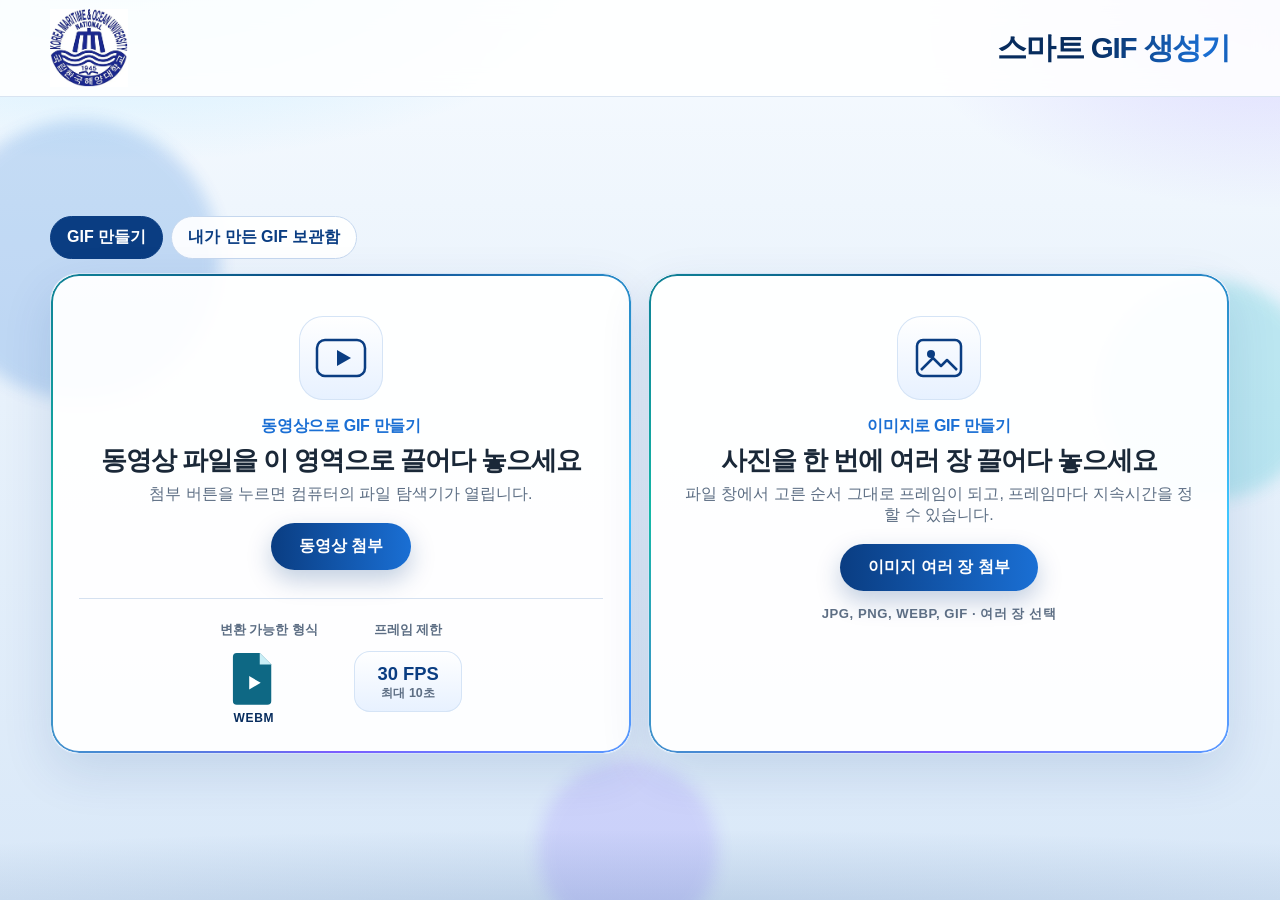
==== index.html @ 166e1c11 "." ====
<!DOCTYPE html>
<html lang="ko">
<head>
  <meta charset="UTF-8">
  <meta name="viewport" content="width=device-width, initial-scale=1.0">
  <title>스마트 GIF 생성기</title>
  <link rel="icon" href="assets/kmou-logo.png">
  <link rel="stylesheet" href="css/style.css">
</head>
<body>
  <div class="motion-bg" aria-hidden="true">
    <span class="orb orb-a"></span>
    <span class="orb orb-b"></span>
    <span class="orb orb-c"></span>
    <span class="wave"></span>
  </div>

  <header class="topbar">
    <div class="topbar-inner">
      <a class="logo-link" href="https://www.kmou.ac.kr/" target="_blank" rel="noopener noreferrer" title="국립한국해양대학교 홈페이지로 이동">
        <img src="assets/kmou-logo.png" alt="국립한국해양대학교" width="78" height="78" draggable="false">
      </a>
      <button type="button" class="site-title" id="homeTitle" title="첫 화면으로 이동">스마트 GIF 생성기</button>
    </div>
  </header>

  <main>
    <div class="home-shell" id="homeShell">
      <div class="home-tabs" role="tablist" aria-label="홈 메뉴">
        <button type="button" class="home-tab is-active" id="makeTab" role="tab" aria-selected="true">GIF 만들기</button>
        <button type="button" class="home-tab" id="archiveTab" role="tab" aria-selected="false">내가 만든 GIF 보관함</button>
      </div>
    <section class="screen home-grid" id="home">
      <section class="dropzone mode-card" id="dropzone" aria-label="동영상으로 GIF 만들기">
        <div class="drop-icon" aria-hidden="true">
          <svg viewBox="0 0 64 64" width="64" height="64">
            <rect x="8" y="14" width="48" height="36" rx="8" fill="none" stroke="currentColor" stroke-width="2.5"/>
            <path d="M28 24v16l14-8z" fill="currentColor"/>
          </svg>
        </div>
        <p class="drop-kicker">동영상으로 GIF 만들기</p>
        <p class="drop-title">동영상 파일을 이 영역으로 끌어다 놓으세요</p>
        <p class="drop-help">첨부 버튼을 누르면 컴퓨터의 파일 탐색기가 열립니다.</p>
        <button type="button" class="attach-btn" id="attachBtn">동영상 첨부</button>
        <input id="fileInput" type="file" hidden>

        <div class="caps">
          <div class="caps-block">
            <p class="caps-label">변환 가능한 형식</p>
            <ul class="format-list" id="formatList">
              <li data-exts="mp4,m4v" data-mime="video/mp4" data-codec="avc1.42E01E" data-accept="video/mp4,.mp4,.m4v">
                <svg viewBox="0 0 48 56" width="46" height="54" aria-hidden="true">
                  <path fill="#0a3d82" d="M6 2h24l12 12v38a4 4 0 0 1-4 4H6a4 4 0 0 1-4-4V6a4 4 0 0 1 4-4z"/>
                  <path fill="#d5e4f8" d="M30 2v12h12z"/>
                  <path fill="#ffffff" d="M19 26v14l12-7z"/>
                </svg>
                <span class="file-ext">MP4</span>
              </li>
              <li data-exts="webm" data-mime="video/webm" data-codec="vp8, vorbis" data-accept="video/webm,.webm">
                <svg viewBox="0 0 48 56" width="46" height="54" aria-hidden="true">
                  <path fill="#0e6884" d="M6 2h24l12 12v38a4 4 0 0 1-4 4H6a4 4 0 0 1-4-4V6a4 4 0 0 1 4-4z"/>
                  <path fill="#c9eef6" d="M30 2v12h12z"/>
                  <path fill="#ffffff" d="M19 26v14l12-7z"/>
                </svg>
                <span class="file-ext">WEBM</span>
              </li>
              <li data-exts="mov" data-mime="video/quicktime" data-accept="video/quicktime,.mov">
                <svg viewBox="0 0 48 56" width="46" height="54" aria-hidden="true">
                  <path fill="#1a4e9e" d="M6 2h24l12 12v38a4 4 0 0 1-4 4H6a4 4 0 0 1-4-4V6a4 4 0 0 1 4-4z"/>
                  <path fill="#d4e2f8" d="M30 2v12h12z"/>
                  <path fill="#ffffff" d="M19 26v14l12-7z"/>
                </svg>
                <span class="file-ext">MOV</span>
              </li>
              <li data-exts="ogg,ogv" data-mime="video/ogg" data-codec="theora, vorbis" data-accept="video/ogg,.ogg,.ogv">
                <svg viewBox="0 0 48 56" width="46" height="54" aria-hidden="true">
                  <path fill="#0f6b56" d="M6 2h24l12 12v38a4 4 0 0 1-4 4H6a4 4 0 0 1-4-4V6a4 4 0 0 1 4-4z"/>
                  <path fill="#cfeedf" d="M30 2v12h12z"/>
                  <path fill="#ffffff" d="M19 26v14l12-7z"/>
                </svg>
                <span class="file-ext">OGG</span>
              </li>
            </ul>
          </div>
          <div class="caps-block">
            <p class="caps-label">프레임 제한</p>
            <div class="fps-badge" title="출력 GIF는 초당 30프레임을 넘지 않습니다">
              <strong>30 FPS</strong>
              <span>최대 10초</span>
            </div>
          </div>
        </div>
      </section>

      <section class="dropzone mode-card" id="imageZone" aria-label="이미지로 GIF 만들기">
        <div class="drop-icon" aria-hidden="true">
          <svg viewBox="0 0 64 64" width="64" height="64">
            <rect x="10" y="14" width="44" height="36" rx="6" fill="none" stroke="currentColor" stroke-width="2.5"/>
            <circle cx="24" cy="28" r="4" fill="currentColor"/>
            <path d="M14 44l12-12 8 8 6-6 10 10" fill="none" stroke="currentColor" stroke-width="2.5" stroke-linejoin="round"/>
          </svg>
        </div>
        <p class="drop-kicker">이미지로 GIF 만들기</p>
        <p class="drop-title">사진을 한 번에 여러 장 끌어다 놓으세요</p>
        <p class="drop-help">파일 창에서 고른 순서 그대로 프레임이 되고, 프레임마다 지속시간을 정할 수 있습니다.</p>
        <button type="button" class="attach-btn" id="imageAttachBtn">이미지 여러 장 첨부</button>
        <input id="imageFilesInput" type="file" accept="image/png,image/jpeg,image/webp,image/gif,.png,.jpg,.jpeg,.webp,.gif" multiple hidden>
        <p class="image-hint" id="imageHint">JPG, PNG, WEBP, GIF · 여러 장 선택</p>
      </section>
    </section>
      <section class="screen archive" id="archive" hidden>
        <p class="archive-lead">만들던 GIF는 다운로드하거나 첫 화면으로 돌아오면 여기에 기록됩니다.</p>
        <p class="archive-empty" id="archiveEmpty">아직 기록된 GIF가 없습니다.</p>
        <div class="archive-grid" id="archiveGrid"></div>
      </section>
    </div>

    <section class="screen editor" id="editor" hidden>
      <div class="editor-bar">
        <div class="editor-title">
          <button type="button" class="back-btn" id="backBtn">처음으로</button>
          <div>
            <p class="editor-kicker" id="editorKicker">GIF 편집창</p>
            <p class="job-names">
              <span id="sourceName"></span>
              <span class="arrow" aria-hidden="true">→</span>
              <span id="targetName"></span>
            </p>
          </div>
        </div>
        <p class="status" id="status" aria-live="polite">변환 대기</p>
        <div class="progress-line">
          <div class="bar" id="bar" role="progressbar" aria-valuemin="0" aria-valuemax="100" aria-valuenow="0" aria-label="변환 진행도">
            <div class="bar-fill" id="barFill"></div>
          </div>
          <span class="percent" id="percent">0%</span>
          <button type="button" class="download-btn" id="downloadBtn" disabled>다운로드</button>
        </div>
      </div>

      <div class="studio">
        <div class="stage-column">
          <div class="stage-wrap">
            <p class="stage-empty" id="stageEmpty">프레임을 추출하면 이곳에서 편집합니다.</p>
            <canvas id="stage" width="320" height="180" hidden></canvas>
            <div id="photoBox" class="photo-box" hidden>
              <span class="photo-edge n" data-handle="n"></span>
              <span class="photo-edge e" data-handle="e"></span>
              <span class="photo-edge s" data-handle="s"></span>
              <span class="photo-edge w" data-handle="w"></span>
              <span class="photo-handle nw" data-handle="nw"></span>
              <span class="photo-handle ne" data-handle="ne"></span>
              <span class="photo-handle sw" data-handle="sw"></span>
              <span class="photo-handle se" data-handle="se"></span>
            </div>
          </div>
          <div class="frame-row">
            <p class="frame-label" id="frameLabel">프레임을 선택하세요</p>
            <button type="button" class="ghost-btn frame-delete" id="deleteFrameBtn" disabled>이 프레임 삭제</button>
          </div>
          <div class="thumbs" id="thumbs" aria-label="GIF 프레임 목록"></div>
        </div>

        <aside class="tools" aria-label="편집 도구">
          <section class="tool-card" id="penCard">
            <h2>펜</h2>
            <div class="history-row">
              <button type="button" class="ghost-btn history-btn" id="undoBtn" disabled>뒤로 가기</button>
              <button type="button" class="ghost-btn history-btn" id="redoBtn" disabled>앞으로 가기</button>
            </div>
            <div class="pen-list" role="radiogroup" aria-label="펜 종류">
              <button type="button" class="pen-btn is-active" data-pen="pencil">연필</button>
              <button type="button" class="pen-btn" data-pen="marker">마커</button>
              <button type="button" class="pen-btn" data-pen="brush">붓</button>
              <button type="button" class="pen-btn" data-pen="highlighter">형광펜</button>
              <button type="button" class="pen-btn" data-pen="eraser">지우개</button>
            </div>
            <p class="tool-label" id="sizeLabel">굵기 3</p>
            <input id="sizeInput" type="range" min="2" max="40" value="3" aria-label="펜 굵기">
            <div class="swatches" role="listbox" aria-label="펜 색">
              <button type="button" class="swatch is-active" data-color="#111827" style="--swatch:#111827" aria-label="검정"></button>
              <button type="button" class="swatch" data-color="#ffffff" style="--swatch:#ffffff" aria-label="흰색"></button>
              <button type="button" class="swatch" data-color="#e11d48" style="--swatch:#e11d48" aria-label="빨강"></button>
              <button type="button" class="swatch" data-color="#f97316" style="--swatch:#f97316" aria-label="주황"></button>
              <button type="button" class="swatch" data-color="#eab308" style="--swatch:#eab308" aria-label="노랑"></button>
              <button type="button" class="swatch" data-color="#22c55e" style="--swatch:#22c55e" aria-label="초록"></button>
              <button type="button" class="swatch" data-color="#0ea5e9" style="--swatch:#0ea5e9" aria-label="하늘"></button>
              <button type="button" class="swatch" data-color="#2563eb" style="--swatch:#2563eb" aria-label="파랑"></button>
              <button type="button" class="swatch" data-color="#7c3aed" style="--swatch:#7c3aed" aria-label="보라"></button>
              <button type="button" class="swatch" data-color="#ec4899" style="--swatch:#ec4899" aria-label="분홍"></button>
            </div>
            <label class="custom-color">직접 고른 색
              <input id="colorInput" type="color" value="#e11d48">
            </label>
          </section>

          <section class="tool-card" id="speedCard">
            <h2>속도</h2>
            <p class="speed-readout" id="speedLabel">1.00배 · 약 30FPS</p>
            <input id="speedInput" type="range" min="0" max="100" step="1" value="50" aria-label="GIF 재생 속도">
            <div class="speed-scale" aria-hidden="true"><span>0.25배</span><span>1배</span><span>4배</span></div>
            <figure class="preview-card">
              <figcaption><span class="live-dot"></span>속도 미리보기</figcaption>
              <canvas id="previewCanvas" width="240" height="135"></canvas>
            </figure>
          </section>

          <section class="tool-card" id="durationCard" hidden>
            <h2>프레임 지속시간</h2>
            <p class="speed-readout" id="durationLabel">0.50초</p>
            <input id="durationInput" type="range" min="0" max="100" step="1" value="50" aria-label="선택한 프레임 지속시간">
            <div class="speed-scale" aria-hidden="true"><span>0.1초</span><span>0.5초</span><span>3초</span></div>
            <button type="button" class="ghost-btn" id="applyDurationBtn">모든 프레임에 적용</button>
          </section>

          <section class="tool-card" id="imageCard">
            <h2>이미지 삽입</h2>
            <button type="button" class="ghost-btn" id="imageBtn">이미지 첨부</button>
            <input id="imageInput" type="file" accept="image/png,image/jpeg,image/webp,image/gif" hidden>
            <p class="picked-name" id="pickedName">아직 고른 이미지가 없습니다.</p>
            <p class="picked-name">넣은 사진의 테두리를 드래그하면 크기가 바뀝니다.</p>
            <button type="button" class="solid-btn" id="insertNextBtn" disabled>다음 프레임으로 추가</button>
            <button type="button" class="ghost-btn" id="overlayBtn" disabled>선택한 프레임 위에 붙이기</button>
          </section>
        </aside>
      </div>

      <section class="howto" aria-label="GIF 편집창 사용 방법">
        <h2>GIF 편집창 사용 방법</h2>
        <ol>
          <li>동영상은 30FPS·최대 10초, 이미지는 한 번에 고른 순서대로 프레임이 됩니다.</li>
          <li>프레임을 누르고 펜으로 그립니다. 필요 없는 프레임은 삭제할 수 있습니다.</li>
          <li>사진을 넣은 뒤 파란 테두리를 드래그하면 그 사진만 커지거나 작아집니다.</li>
          <li>완료되면 다운로드가 켜집니다. 첫 화면으로 돌아오면 보관함에 기록됩니다.</li>
        </ol>
      </section>
    </section>
  </main>

  <video id="decoder" class="decoder" muted playsinline preload="auto"></video>
  <script src="js/gifenc.global.js"></script>
  <script src="js/app.js"></script>
</body>
</html>
---- css/style.css ----
:root {
  --navy: #0a3d82;
  --navy-deep: #072c5e;
  --ink: #1a2838;
  --muted: #5d6e84;
  --line: #d5e1f0;
  --sky: #e7f0fb;
  --bg: #eef4fb;
  --card: rgba(255, 255, 255, 0.94);
  --danger: #b42318;
  --shadow: 0 18px 50px rgba(10, 61, 130, 0.12);
}

* { box-sizing: border-box; }

[hidden] { display: none !important; }

html, body { margin: 0; min-height: 100%; }

body {
  min-height: 100vh;
  display: flex;
  flex-direction: column;
  color: var(--ink);
  background: var(--bg);
  font-family: "Malgun Gothic", "맑은 고딕", "Apple SD Gothic Neo", sans-serif;
  overflow-x: hidden;
}

button, input { font: inherit; }

:focus-visible {
  outline: 3px solid #e2a100;
  outline-offset: 3px;
}

.motion-bg {
  position: fixed;
  inset: 0;
  z-index: -1;
  overflow: hidden;
  background:
    radial-gradient(900px 420px at 10% -10%, rgba(62, 198, 255, 0.35), transparent 60%),
    radial-gradient(700px 380px at 100% 0%, rgba(124, 92, 255, 0.22), transparent 55%),
    linear-gradient(180deg, #f7fbff 0%, #e7f1fb 45%, #d9e8f8 100%);
}

.orb {
  position: absolute;
  border-radius: 50%;
  filter: blur(8px);
  opacity: 0.75;
  animation: float 9s ease-in-out infinite;
}

.orb-a {
  width: 280px;
  height: 280px;
  left: -60px;
  top: 120px;
  background: rgba(26, 111, 212, 0.28);
}

.orb-b {
  width: 220px;
  height: 220px;
  right: -40px;
  top: 280px;
  background: rgba(14, 184, 196, 0.28);
  animation-delay: -3s;
}

.orb-c {
  width: 180px;
  height: 180px;
  left: 42%;
  bottom: -40px;
  background: rgba(124, 92, 255, 0.22);
  animation-delay: -5s;
}

.wave {
  position: absolute;
  left: -10%;
  right: -10%;
  bottom: -30px;
  height: 180px;
  background: radial-gradient(120% 80% at 50% 100%, rgba(10, 61, 130, 0.18), transparent 70%);
  animation: swell 7s ease-in-out infinite;
}

@keyframes float {
  0%, 100% { transform: translate3d(0, 0, 0) scale(1); }
  50% { transform: translate3d(24px, -28px, 0) scale(1.08); }
}

@keyframes swell {
  0%, 100% { transform: translateY(0); }
  50% { transform: translateY(-16px); }
}

.topbar {
  position: sticky;
  top: 0;
  z-index: 5;
  background: rgba(255, 255, 255, 0.88);
  backdrop-filter: blur(12px);
  border-bottom: 1px solid rgba(213, 225, 240, 0.9);
}

.topbar-inner {
  width: min(1180px, calc(100% - 32px));
  margin: 0 auto;
  min-height: 96px;
  display: flex;
  align-items: center;
  justify-content: space-between;
  gap: 20px;
}

.logo-link {
  display: flex;
  align-items: center;
  line-height: 0;
  border-radius: 8px;
}

.logo-link img {
  height: 78px;
  width: auto;
  display: block;
}

.site-title {
  margin: 0;
  border: 0;
  padding: 0;
  cursor: pointer;
  font-family: inherit;
  font-size: clamp(1.35rem, 2.4vw, 1.85rem);
  font-weight: 800;
  letter-spacing: -0.04em;
  text-align: right;
  background: linear-gradient(100deg, #072c5e 20%, #1a6fd4 45%, #072c5e 70%);
  background-size: 200% auto;
  -webkit-background-clip: text;
  background-clip: text;
  color: transparent;
  -webkit-text-fill-color: transparent;
  animation: shimmer 5s linear infinite;
}

@keyframes shimmer {
  to { background-position: 200% center; }
}

main {
  flex: 1;
  width: min(1180px, calc(100% - 32px));
  margin: 0 auto;
  padding: 28px 0 56px;
  display: flex;
  flex-direction: column;
}

body:not(.is-editor) main { justify-content: safe center; }

.home-tabs {
  display: flex;
  flex-wrap: wrap;
  gap: 8px;
  margin: 0 0 14px;
}

.home-tab {
  border: 1px solid #c5d7ee;
  background: rgba(255, 255, 255, 0.92);
  color: var(--navy);
  border-radius: 999px;
  padding: 10px 16px;
  font-weight: 800;
  cursor: pointer;
}

.home-tab.is-active {
  background: var(--navy);
  color: #fff;
  border-color: var(--navy);
}

.archive {
  background: var(--card);
  border: 1px solid #d5e4f6;
  border-radius: 28px;
  box-shadow: var(--shadow);
  padding: 22px;
}

.archive-lead,
.archive-empty {
  margin: 0 0 14px;
  color: var(--muted);
  font-weight: 700;
}

.archive-grid {
  display: grid;
  grid-template-columns: repeat(auto-fill, minmax(220px, 1fr));
  gap: 14px;
}

.archive-card {
  display: flex;
  flex-direction: column;
  gap: 8px;
  padding: 12px;
  border: 1px solid var(--line);
  border-radius: 18px;
  background: #fff;
}

.archive-card img {
  width: 100%;
  height: 140px;
  object-fit: contain;
  background: #f4f8fd;
  border-radius: 12px;
}

.archive-card h3 {
  margin: 0;
  font-size: 0.95rem;
  color: var(--navy-deep);
  word-break: break-all;
}

.archive-meta {
  margin: 0;
  color: var(--muted);
  font-size: 0.82rem;
  font-weight: 700;
}

.archive-actions {
  display: flex;
  flex-wrap: wrap;
  gap: 8px;
}

.archive-edit { flex: 1 1 100%; }

.archive-actions .solid-btn,
.archive-actions .ghost-btn {
  width: auto;
  flex: 1;
  margin-top: 0;
}

.home-grid {
  display: grid;
  grid-template-columns: 1fr 1fr;
  gap: 16px;
  align-items: stretch;
}

.mode-card { padding: 22px 16px 16px; }

.image-hint {
  margin: 14px 0 0;
  color: var(--muted);
  font-size: 0.82rem;
  font-weight: 800;
  letter-spacing: 0.04em;
}

.screen { animation: rise-in 0.4s ease; }

@keyframes rise-in {
  from { opacity: 0; transform: translateY(12px); }
  to { opacity: 1; transform: none; }
}

.dropzone {
  position: relative;
  isolation: isolate;
  background: var(--card);
  border: 1px solid #d5e4f6;
  border-radius: 28px;
  box-shadow: var(--shadow);
  padding: 42px 28px 28px;
  text-align: center;
}

.dropzone > * { position: relative; z-index: 1; }

.dropzone::before {
  content: "";
  position: absolute;
  inset: 0;
  z-index: 0;
  padding: 2px;
  border-radius: inherit;
  background: conic-gradient(from var(--spin), #0a3d82, #3ec6ff, #7c5cff, #14b8a6, #0a3d82);
  -webkit-mask: linear-gradient(#000 0 0) content-box, linear-gradient(#000 0 0);
  -webkit-mask-composite: xor;
  mask-composite: exclude;
  animation: border-spin 5s linear infinite;
  pointer-events: none;
}

@property --spin {
  syntax: "<angle>";
  initial-value: 0deg;
  inherits: false;
}

@keyframes border-spin { to { --spin: 360deg; } }

.dropzone.is-over {
  transform: translateY(-2px) scale(1.01);
  background: #f5fbff;
}

.drop-icon {
  width: 84px;
  height: 84px;
  margin: 0 auto;
  display: grid;
  place-items: center;
  color: var(--navy);
  border-radius: 24px;
  background: linear-gradient(180deg, #ffffff, #e7f1ff);
  box-shadow: inset 0 0 0 1px #d5e4f6;
  animation: bob 2.8s ease-in-out infinite;
}

@keyframes bob {
  0%, 100% { transform: translateY(0); }
  50% { transform: translateY(-6px); }
}

.drop-kicker {
  margin: 16px 0 0;
  color: #1a6fd4;
  font-weight: 800;
  letter-spacing: -0.02em;
}

.drop-title {
  margin: 6px 0;
  font-size: clamp(1.25rem, 2vw, 1.7rem);
  font-weight: 800;
  letter-spacing: -0.04em;
}

.drop-help { margin: 0; color: var(--muted); }

.attach-btn, .solid-btn, .download-btn, .ghost-btn, .back-btn, .pen-btn {
  border: 0;
  cursor: pointer;
}

.attach-btn, .solid-btn {
  background: linear-gradient(90deg, #0a3d82, #1a6fd4);
  color: #fff;
  border-radius: 999px;
  font-weight: 800;
}

.attach-btn {
  margin-top: 18px;
  padding: 13px 28px;
  box-shadow: 0 10px 24px rgba(10, 61, 130, 0.25);
}

.attach-btn:hover, .solid-btn:hover { filter: brightness(1.08); }

.caps {
  margin-top: 28px;
  padding-top: 22px;
  border-top: 1px solid var(--line);
  display: flex;
  justify-content: center;
  gap: 36px;
  flex-wrap: wrap;
}

.caps-label {
  margin: 0 0 12px;
  color: var(--muted);
  font-size: 0.82rem;
  font-weight: 700;
}

.format-list {
  list-style: none;
  display: flex;
  gap: 14px;
  margin: 0;
  padding: 0;
}

.format-list li {
  width: 68px;
  display: flex;
  flex-direction: column;
  align-items: center;
  gap: 6px;
  animation: bob 3.2s ease-in-out infinite;
}

.format-list li:nth-child(2) { animation-delay: -0.6s; }
.format-list li:nth-child(3) { animation-delay: -1.1s; }
.format-list li:nth-child(4) { animation-delay: -1.7s; }

.file-ext {
  font-size: 12px;
  font-weight: 800;
  letter-spacing: 0.06em;
  color: var(--navy-deep);
}

.fps-badge {
  min-width: 108px;
  background: linear-gradient(180deg, #ffffff, #e7f1ff);
  color: var(--navy);
  border-radius: 16px;
  padding: 12px 14px 10px;
  display: flex;
  flex-direction: column;
  box-shadow: inset 0 0 0 1px #d5e4f6;
}

.fps-badge strong { font-size: 1.15rem; }
.fps-badge span { font-size: 0.78rem; color: var(--muted); font-weight: 700; }

.editor-bar, .tool-card, .howto, .stage-wrap {
  background: var(--card);
  border: 1px solid rgba(213, 225, 240, 0.95);
  box-shadow: var(--shadow);
}

.editor-bar {
  border-radius: 22px;
  padding: 16px 18px 14px;
}

.editor-title {
  display: flex;
  align-items: center;
  gap: 12px;
}

.back-btn, .ghost-btn {
  background: #fff;
  color: var(--navy);
  border-radius: 999px;
  padding: 8px 14px;
  font-weight: 800;
  box-shadow: inset 0 0 0 1.5px #c5d7ee;
}

.editor-kicker {
  margin: 0;
  color: #1a6fd4;
  font-size: 0.78rem;
  font-weight: 800;
}

.job-names {
  margin: 2px 0 0;
  font-weight: 800;
  letter-spacing: -0.03em;
  word-break: break-all;
}

#targetName { color: var(--navy); }

.arrow { margin: 0 6px; color: var(--muted); }

.status {
  margin: 10px 0;
  color: var(--muted);
  font-size: 0.92rem;
  font-weight: 700;
}

.status.is-error { color: var(--danger); }

.progress-line {
  display: flex;
  align-items: center;
  gap: 12px;
}

.bar {
  flex: 1;
  min-width: 0;
  height: 16px;
  background: #e6eef8;
  border-radius: 999px;
  overflow: hidden;
}

.bar-fill {
  width: 0%;
  height: 100%;
  background: linear-gradient(90deg, #3ec6ff, #1a6fd4 45%, #0a3d82);
  background-size: 180% 100%;
  animation: bar-flow 1.4s linear infinite;
}

.bar.is-settled .bar-fill {
  animation: none;
  background: #0a3d82;
  background-size: auto;
}

@keyframes bar-flow {
  from { background-position: 0 0; }
  to { background-position: 180% 0; }
}

.percent {
  width: 48px;
  text-align: right;
  font-variant-numeric: tabular-nums;
  font-weight: 800;
  color: var(--navy);
}

.download-btn {
  flex: 0 0 auto;
  border-radius: 999px;
  padding: 11px 18px;
  font-weight: 800;
  background: #e6ebf2;
  color: #93a0b3;
  cursor: not-allowed;
}

.download-btn:not(:disabled) {
  background: linear-gradient(90deg, #0a3d82, #1a6fd4);
  color: #fff;
  cursor: pointer;
  box-shadow: 0 8px 18px rgba(10, 61, 130, 0.25);
}

.download-btn.is-ready { animation: ready 0.55s ease; }

@keyframes ready {
  0% { transform: scale(0.96); }
  60% { transform: scale(1.05); }
  100% { transform: scale(1); }
}

.studio {
  margin-top: 16px;
  display: grid;
  grid-template-columns: minmax(0, 1.5fr) minmax(240px, 0.8fr);
  gap: 16px;
  align-items: start;
}

.stage-column,
.stage-wrap,
.thumbs,
.editor-bar {
  min-width: 0;
  max-width: 100%;
}

.stage-wrap {
  position: relative;
  min-height: 300px;
  border-radius: 22px;
  display: grid;
  place-items: center;
  padding: 16px;
  background:
    linear-gradient(180deg, rgba(255, 255, 255, 0.96), rgba(244, 249, 255, 0.96));
}

.stage-empty {
  margin: 0;
  color: var(--muted);
  font-weight: 700;
}

#stage {
  width: 100%;
  height: auto;
  border-radius: 12px;
  background: #102033;
  touch-action: none;
  cursor: crosshair;
  box-shadow: 0 12px 30px rgba(16, 32, 51, 0.18);
}

#stage.is-eraser { cursor: cell; }

.photo-box {
  position: absolute;
  border: 2px solid #0a3d82;
  box-shadow: 0 0 0 1px #fff;
  pointer-events: none;
  z-index: 4;
  box-sizing: border-box;
}

.photo-edge,
.photo-handle {
  position: absolute;
  pointer-events: auto;
  touch-action: none;
}

.photo-handle {
  width: 12px;
  height: 12px;
  background: #fff;
  border: 2px solid #0a3d82;
  border-radius: 2px;
  box-sizing: border-box;
}

.photo-handle.nw { left: -7px; top: -7px; cursor: nwse-resize; }
.photo-handle.ne { right: -7px; top: -7px; cursor: nesw-resize; }
.photo-handle.sw { left: -7px; bottom: -7px; cursor: nesw-resize; }
.photo-handle.se { right: -7px; bottom: -7px; cursor: nwse-resize; }

.photo-edge.n,
.photo-edge.s { left: 14px; right: 14px; height: 14px; cursor: ns-resize; }
.photo-edge.n { top: -8px; }
.photo-edge.s { bottom: -8px; }
.photo-edge.e,
.photo-edge.w { top: 14px; bottom: 14px; width: 14px; cursor: ew-resize; }
.photo-edge.e { right: -8px; }
.photo-edge.w { left: -8px; }

.frame-row {
  display: flex;
  align-items: center;
  justify-content: space-between;
  gap: 8px;
}

.frame-label {
  margin: 10px 4px;
  font-weight: 800;
  color: var(--navy-deep);
}

.frame-delete {
  width: auto;
  margin: 0;
  padding: 6px 10px;
  white-space: nowrap;
}

.thumbs {
  display: flex;
  gap: 8px;
  overflow-x: auto;
  padding: 4px 2px 12px;
  min-height: 96px;
}

.thumb-empty {
  margin: 18px 4px;
  color: var(--muted);
  font-size: 0.9rem;
}

.thumb {
  margin: 0;
  flex: 0 0 auto;
  width: 104px;
  padding: 0;
  border: 0;
  background: transparent;
  cursor: pointer;
  animation: rise-in 0.22s ease;
}

.thumb img {
  width: 104px;
  height: 64px;
  object-fit: cover;
  display: block;
  background: #102033;
  border-radius: 8px;
  border: 2px solid transparent;
}

.thumb.is-selected img {
  border-color: #1a6fd4;
  box-shadow: 0 0 0 3px rgba(26, 111, 212, 0.25);
}

.thumb figcaption, .thumb span {
  display: block;
  margin-top: 4px;
  text-align: center;
  font-size: 11px;
  font-weight: 700;
  color: var(--muted);
}

.tools { display: flex; flex-direction: column; gap: 12px; }

.tool-card {
  border-radius: 20px;
  padding: 14px;
}

.tool-card h2, .howto h2 {
  margin: 0 0 10px;
  font-size: 1rem;
  letter-spacing: -0.03em;
}

.history-row {
  display: flex;
  gap: 8px;
  margin-bottom: 8px;
}

.history-btn {
  width: auto;
  flex: 1;
  margin-top: 0;
  padding: 7px 8px;
}

.pen-list, .swatches {
  display: flex;
  flex-wrap: wrap;
  gap: 8px;
}

.pen-btn {
  background: #f3f7fc;
  color: var(--navy-deep);
  border-radius: 999px;
  padding: 7px 12px;
  font-weight: 800;
  box-shadow: inset 0 0 0 1px #d5e2f2;
}

.pen-btn.is-active {
  background: var(--navy);
  color: #fff;
  box-shadow: none;
}

.tool-label, .speed-readout, .picked-name {
  margin: 12px 0 6px;
  font-weight: 800;
  color: var(--navy-deep);
  font-size: 0.92rem;
}

.picked-name {
  color: var(--muted);
  font-weight: 700;
  min-height: 1.3em;
}

input[type="range"] { width: 100%; accent-color: var(--navy); }

.swatch {
  width: 28px;
  height: 28px;
  border-radius: 50%;
  border: 2px solid #fff;
  background: var(--swatch);
  box-shadow: inset 0 0 0 1px rgba(16, 32, 51, 0.2), 0 0 0 1px #d5e1f0;
  cursor: pointer;
}

.swatch.is-active { box-shadow: 0 0 0 2px var(--navy); }

.custom-color {
  margin-top: 10px;
  display: flex;
  align-items: center;
  justify-content: space-between;
  gap: 8px;
  font-size: 0.88rem;
  font-weight: 700;
  color: var(--muted);
}

.speed-scale {
  display: flex;
  justify-content: space-between;
  color: var(--muted);
  font-size: 0.75rem;
  font-weight: 700;
}

.preview-card { margin: 12px 0 0; }

.preview-card figcaption {
  display: flex;
  align-items: center;
  gap: 6px;
  margin-bottom: 8px;
  font-size: 0.82rem;
  font-weight: 800;
  color: var(--muted);
}

.live-dot {
  width: 8px;
  height: 8px;
  border-radius: 50%;
  background: #ef4444;
  animation: blink 1.2s steps(1) infinite;
}

@keyframes blink {
  0%, 49% { opacity: 1; }
  50%, 100% { opacity: 0.25; }
}

#previewCanvas {
  width: 100%;
  height: auto;
  border-radius: 12px;
  background: #102033;
  display: block;
}

.solid-btn, .ghost-btn { width: 100%; margin-top: 8px; padding: 10px 12px; }
.ghost-btn { background: #fff; }

button:disabled {
  cursor: not-allowed;
  filter: grayscale(0.2);
  opacity: 0.55;
}

.howto {
  margin-top: 18px;
  border-radius: 22px;
  padding: 18px 20px 8px;
}

.howto ol {
  margin: 0;
  padding-left: 1.2rem;
}

.howto li {
  margin: 0 0 12px;
  line-height: 1.55;
}

.decoder {
  position: fixed;
  left: 0;
  bottom: 0;
  width: 320px;
  height: 180px;
  opacity: 0;
  pointer-events: none;
  z-index: -1;
}

body.is-editor {
  min-height: 100vh;
  overflow: auto;
}

body.is-editor .topbar-inner { min-height: 58px; }
body.is-editor .logo-link img { height: 50px; }
body.is-editor .site-title { font-size: 1.25rem; }

body.is-editor main {
  width: min(1360px, calc(100% - 16px));
  min-height: calc(100vh - 58px);
  padding: 8px 0 16px;
  overflow: visible;
  justify-content: stretch;
}

body.is-editor .editor {
  height: 100%;
  display: grid;
  grid-template-rows: auto minmax(0, 1fr) auto;
  gap: 8px;
}

body.is-editor .editor-bar {
  padding: 8px 12px;
  border-radius: 16px;
}

body.is-editor .status { margin: 4px 0; font-size: 0.82rem; }

body.is-editor .studio {
  margin: 0;
  min-height: 0;
  height: 100%;
  align-items: stretch;
  gap: 8px;
}

body.is-editor .stage-column {
  display: grid;
  grid-template-rows: minmax(0, 1fr) auto auto;
  min-height: 0;
}

body.is-editor .stage-wrap {
  min-height: 0;
  height: 100%;
  padding: 8px;
  border-radius: 16px;
}

body.is-editor #stage {
  width: auto;
  height: auto;
  max-width: 100%;
  max-height: 100%;
}

body.is-editor .frame-label { margin: 4px 2px; font-size: 0.82rem; }
body.is-editor .frame-delete { padding: 4px 8px; font-size: 0.78rem; }

body.is-editor .thumbs { min-height: 0; padding-bottom: 4px; }

body.is-editor .thumb { width: 76px; }
body.is-editor .thumb img { width: 76px; height: 46px; }

body.is-editor .tools {
  min-height: 0;
  display: grid;
  grid-template-columns: 1fr 1fr;
  grid-template-areas:
    "pen pen"
    "pace insert";
  gap: 8px;
  align-content: stretch;
}

body.is-editor #penCard { grid-area: pen; }
body.is-editor #speedCard,
body.is-editor #durationCard { grid-area: pace; }
body.is-editor #imageCard { grid-area: insert; }

body.is-editor .tool-card { padding: 8px 10px; border-radius: 14px; }
body.is-editor .tool-card h2 { margin-bottom: 6px; font-size: 0.92rem; }
body.is-editor .swatch { width: 22px; height: 22px; }
body.is-editor .pen-btn { padding: 5px 9px; }
body.is-editor .tool-label,
body.is-editor .speed-readout,
body.is-editor .picked-name { margin: 6px 0 4px; }
body.is-editor .preview-card { margin-top: 6px; }
body.is-editor #previewCanvas { max-height: 78px; width: auto; max-width: 100%; margin: 0 auto; }
body.is-editor .solid-btn,
body.is-editor .ghost-btn { margin-top: 6px; padding: 7px 8px; }
body.is-editor .custom-color { margin-top: 6px; }

body.is-editor .howto {
  margin: 0;
  padding: 8px 12px 4px;
  border-radius: 14px;
}

body.is-editor .howto h2 { margin: 0 0 4px; font-size: 0.86rem; }

body.is-editor .howto ol {
  display: grid;
  grid-template-columns: 1fr 1fr;
  gap: 2px 18px;
}

body.is-editor .howto li {
  margin: 0 0 4px;
  font-size: 12px;
  line-height: 1.35;
}

@media (max-width: 1100px), (max-height: 680px) {
  body.is-editor { height: auto; overflow: auto; }
  body.is-editor main { height: auto; overflow: visible; }
  body.is-editor .editor { height: auto; display: flex; flex-direction: column; }
  body.is-editor .tools { display: flex; flex-direction: column; }
}

@media (max-width: 900px) {
  .home-grid,
  .studio { grid-template-columns: minmax(0, 1fr); }
  .topbar-inner { min-height: 80px; }
  .logo-link img { height: 58px; }
  .dropzone { padding: 28px 16px 20px; }
  .percent { width: 40px; font-size: 0.82rem; }
  body.is-editor .howto ol { grid-template-columns: 1fr; }
}

@media (prefers-reduced-motion: reduce) {
  *, *::before, *::after {
    animation: none !important;
    transition: none !important;
  }
}
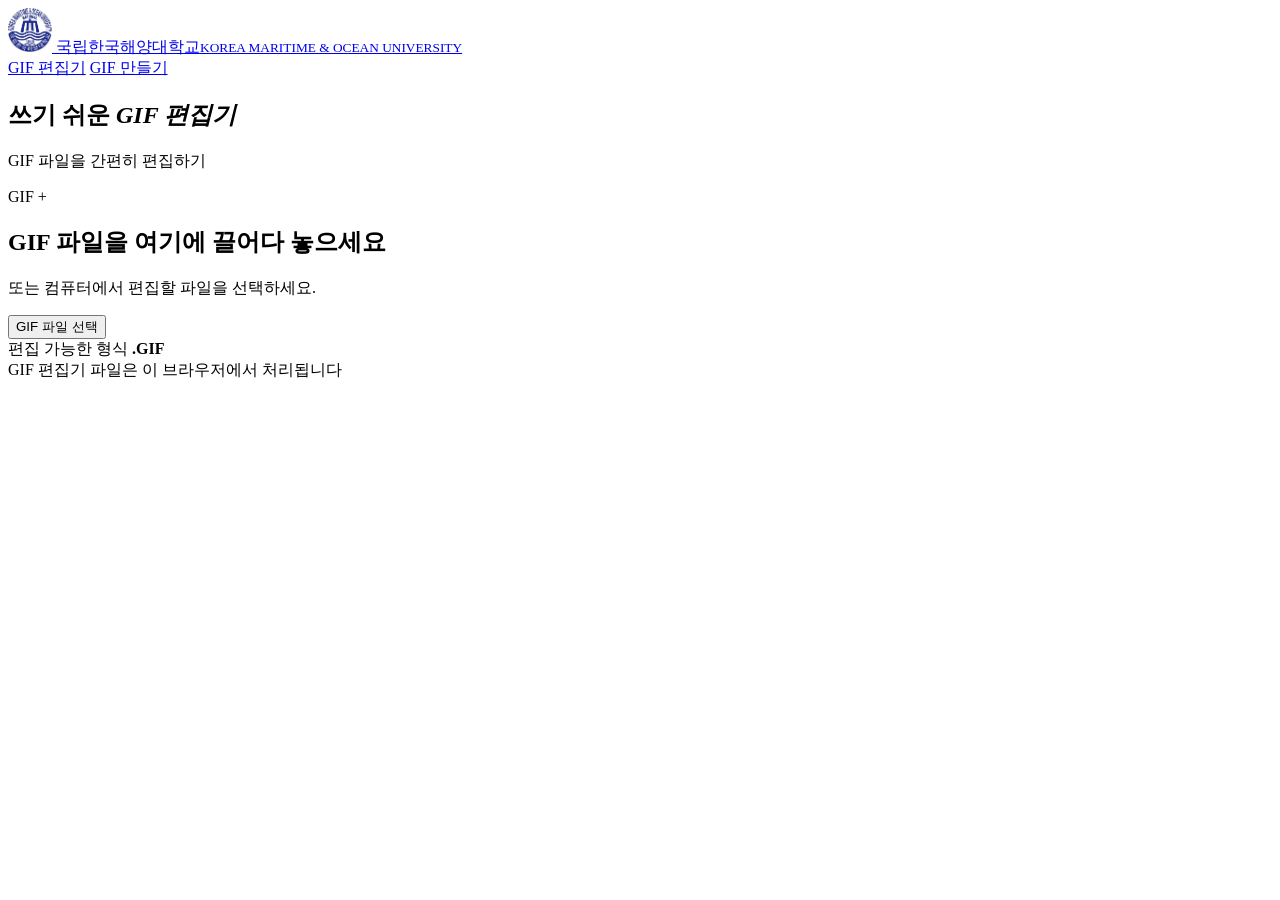
==== commit d2a6f074: "Add files via upload" ====
--- a/index.html
+++ b/index.html
@@ -1,244 +1,110 @@
-<!DOCTYPE html>
+<!doctype html>
 <html lang="ko">
 <head>
-  <meta charset="UTF-8">
-  <meta name="viewport" content="width=device-width, initial-scale=1.0">
-  <title>스마트 GIF 생성기</title>
+  <meta charset="utf-8">
+  <meta name="viewport" content="width=device-width, initial-scale=1">
+  <meta name="description" content="브라우저에서 GIF를 편집하고 변환하세요.">
+  <title>쓰기 쉬운 GIF 편집기</title>
   <link rel="icon" href="assets/kmou-logo.png">
-  <link rel="stylesheet" href="css/style.css">
+  <link rel="stylesheet" href="css/shared.css">
+  <link rel="stylesheet" href="css/edit.css">
 </head>
 <body>
-  <div class="motion-bg" aria-hidden="true">
-    <span class="orb orb-a"></span>
-    <span class="orb orb-b"></span>
-    <span class="orb orb-c"></span>
-    <span class="wave"></span>
-  </div>
-
-  <header class="topbar">
-    <div class="topbar-inner">
-      <a class="logo-link" href="https://www.kmou.ac.kr/" target="_blank" rel="noopener noreferrer" title="국립한국해양대학교 홈페이지로 이동">
-        <img src="assets/kmou-logo.png" alt="국립한국해양대학교" width="78" height="78" draggable="false">
+  <header class="site-header">
+    <div class="header-inner">
+      <a class="identity" href="https://www.kmou.ac.kr/" target="_blank" rel="noopener noreferrer" aria-label="국립한국해양대학교">
+        <img src="assets/kmou-logo.png" width="44" height="44" alt="">
+        <span>국립한국해양대학교<small>KOREA MARITIME &amp; OCEAN UNIVERSITY</small></span>
       </a>
-      <button type="button" class="site-title" id="homeTitle" title="첫 화면으로 이동">스마트 GIF 생성기</button>
+      <nav aria-label="주 메뉴">
+        <a class="current" href="index.html" aria-current="page">GIF 편집기</a>
+        <a href="maker.html">GIF 만들기</a>
+      </nav>
     </div>
   </header>
 
   <main>
-    <div class="home-shell" id="homeShell">
-      <div class="home-tabs" role="tablist" aria-label="홈 메뉴">
-        <button type="button" class="home-tab is-active" id="makeTab" role="tab" aria-selected="true">GIF 만들기</button>
-        <button type="button" class="home-tab" id="archiveTab" role="tab" aria-selected="false">내가 만든 GIF 보관함</button>
+    <section id="home" class="home" aria-labelledby="home-title">
+      <div class="hero">
+        <h1 id="home-title">쓰기 쉬운 <em>GIF 편집기</em></h1>
+        <p>GIF 파일을 간편히 편집하기</p>
       </div>
-    <section class="screen home-grid" id="home">
-      <section class="dropzone mode-card" id="dropzone" aria-label="동영상으로 GIF 만들기">
-        <div class="drop-icon" aria-hidden="true">
-          <svg viewBox="0 0 64 64" width="64" height="64">
-            <rect x="8" y="14" width="48" height="36" rx="8" fill="none" stroke="currentColor" stroke-width="2.5"/>
-            <path d="M28 24v16l14-8z" fill="currentColor"/>
-          </svg>
-        </div>
-        <p class="drop-kicker">동영상으로 GIF 만들기</p>
-        <p class="drop-title">동영상 파일을 이 영역으로 끌어다 놓으세요</p>
-        <p class="drop-help">첨부 버튼을 누르면 컴퓨터의 파일 탐색기가 열립니다.</p>
-        <button type="button" class="attach-btn" id="attachBtn">동영상 첨부</button>
-        <input id="fileInput" type="file" hidden>
-
-        <div class="caps">
-          <div class="caps-block">
-            <p class="caps-label">변환 가능한 형식</p>
-            <ul class="format-list" id="formatList">
-              <li data-exts="mp4,m4v" data-mime="video/mp4" data-codec="avc1.42E01E" data-accept="video/mp4,.mp4,.m4v">
-                <svg viewBox="0 0 48 56" width="46" height="54" aria-hidden="true">
-                  <path fill="#0a3d82" d="M6 2h24l12 12v38a4 4 0 0 1-4 4H6a4 4 0 0 1-4-4V6a4 4 0 0 1 4-4z"/>
-                  <path fill="#d5e4f8" d="M30 2v12h12z"/>
-                  <path fill="#ffffff" d="M19 26v14l12-7z"/>
-                </svg>
-                <span class="file-ext">MP4</span>
-              </li>
-              <li data-exts="webm" data-mime="video/webm" data-codec="vp8, vorbis" data-accept="video/webm,.webm">
-                <svg viewBox="0 0 48 56" width="46" height="54" aria-hidden="true">
-                  <path fill="#0e6884" d="M6 2h24l12 12v38a4 4 0 0 1-4 4H6a4 4 0 0 1-4-4V6a4 4 0 0 1 4-4z"/>
-                  <path fill="#c9eef6" d="M30 2v12h12z"/>
-                  <path fill="#ffffff" d="M19 26v14l12-7z"/>
-                </svg>
-                <span class="file-ext">WEBM</span>
-              </li>
-              <li data-exts="mov" data-mime="video/quicktime" data-accept="video/quicktime,.mov">
-                <svg viewBox="0 0 48 56" width="46" height="54" aria-hidden="true">
-                  <path fill="#1a4e9e" d="M6 2h24l12 12v38a4 4 0 0 1-4 4H6a4 4 0 0 1-4-4V6a4 4 0 0 1 4-4z"/>
-                  <path fill="#d4e2f8" d="M30 2v12h12z"/>
-                  <path fill="#ffffff" d="M19 26v14l12-7z"/>
-                </svg>
-                <span class="file-ext">MOV</span>
-              </li>
-              <li data-exts="ogg,ogv" data-mime="video/ogg" data-codec="theora, vorbis" data-accept="video/ogg,.ogg,.ogv">
-                <svg viewBox="0 0 48 56" width="46" height="54" aria-hidden="true">
-                  <path fill="#0f6b56" d="M6 2h24l12 12v38a4 4 0 0 1-4 4H6a4 4 0 0 1-4-4V6a4 4 0 0 1 4-4z"/>
-                  <path fill="#cfeedf" d="M30 2v12h12z"/>
-                  <path fill="#ffffff" d="M19 26v14l12-7z"/>
-                </svg>
-                <span class="file-ext">OGG</span>
-              </li>
-            </ul>
+      <div class="upload-card">
+        <div id="dropzone" class="dropzone">
+          <div class="file-art" aria-hidden="true">
+            <span class="file-back"></span><span class="file-front"><span>GIF</span></span>
+            <span class="file-plus">+</span>
           </div>
-          <div class="caps-block">
-            <p class="caps-label">프레임 제한</p>
-            <div class="fps-badge" title="출력 GIF는 초당 30프레임을 넘지 않습니다">
-              <strong>30 FPS</strong>
-              <span>최대 10초</span>
-            </div>
-          </div>
-        </div>
-      </section>
-
-      <section class="dropzone mode-card" id="imageZone" aria-label="이미지로 GIF 만들기">
-        <div class="drop-icon" aria-hidden="true">
-          <svg viewBox="0 0 64 64" width="64" height="64">
-            <rect x="10" y="14" width="44" height="36" rx="6" fill="none" stroke="currentColor" stroke-width="2.5"/>
-            <circle cx="24" cy="28" r="4" fill="currentColor"/>
-            <path d="M14 44l12-12 8 8 6-6 10 10" fill="none" stroke="currentColor" stroke-width="2.5" stroke-linejoin="round"/>
-          </svg>
-        </div>
-        <p class="drop-kicker">이미지로 GIF 만들기</p>
-        <p class="drop-title">사진을 한 번에 여러 장 끌어다 놓으세요</p>
-        <p class="drop-help">파일 창에서 고른 순서 그대로 프레임이 되고, 프레임마다 지속시간을 정할 수 있습니다.</p>
-        <button type="button" class="attach-btn" id="imageAttachBtn">이미지 여러 장 첨부</button>
-        <input id="imageFilesInput" type="file" accept="image/png,image/jpeg,image/webp,image/gif,.png,.jpg,.jpeg,.webp,.gif" multiple hidden>
-        <p class="image-hint" id="imageHint">JPG, PNG, WEBP, GIF · 여러 장 선택</p>
-      </section>
-    </section>
-      <section class="screen archive" id="archive" hidden>
-        <p class="archive-lead">만들던 GIF는 다운로드하거나 첫 화면으로 돌아오면 여기에 기록됩니다.</p>
-        <p class="archive-empty" id="archiveEmpty">아직 기록된 GIF가 없습니다.</p>
-        <div class="archive-grid" id="archiveGrid"></div>
-      </section>
-    </div>
-
-    <section class="screen editor" id="editor" hidden>
-      <div class="editor-bar">
-        <div class="editor-title">
-          <button type="button" class="back-btn" id="backBtn">처음으로</button>
-          <div>
-            <p class="editor-kicker" id="editorKicker">GIF 편집창</p>
-            <p class="job-names">
-              <span id="sourceName"></span>
-              <span class="arrow" aria-hidden="true">→</span>
-              <span id="targetName"></span>
-            </p>
-          </div>
-        </div>
-        <p class="status" id="status" aria-live="polite">변환 대기</p>
-        <div class="progress-line">
-          <div class="bar" id="bar" role="progressbar" aria-valuemin="0" aria-valuemax="100" aria-valuenow="0" aria-label="변환 진행도">
-            <div class="bar-fill" id="barFill"></div>
-          </div>
-          <span class="percent" id="percent">0%</span>
-          <button type="button" class="download-btn" id="downloadBtn" disabled>다운로드</button>
+          <h2>GIF 파일을 여기에 끌어다 놓으세요</h2>
+          <p>또는 컴퓨터에서 편집할 파일을 선택하세요.</p>
+          <button id="choose" class="primary choose" type="button"><span data-icon="upload" aria-hidden="true"></span>GIF 파일 선택</button>
+          <div class="format-note">편집 가능한 형식 <strong>.GIF</strong></div>
+          <p id="upload-status" class="upload-status" role="status" hidden></p>
+          <input id="file" type="file" accept="image/gif,.gif" hidden>
         </div>
       </div>
+    </section>
 
-      <div class="studio">
-        <div class="stage-column">
-          <div class="stage-wrap">
-            <p class="stage-empty" id="stageEmpty">프레임을 추출하면 이곳에서 편집합니다.</p>
-            <canvas id="stage" width="320" height="180" hidden></canvas>
-            <div id="photoBox" class="photo-box" hidden>
-              <span class="photo-edge n" data-handle="n"></span>
-              <span class="photo-edge e" data-handle="e"></span>
-              <span class="photo-edge s" data-handle="s"></span>
-              <span class="photo-edge w" data-handle="w"></span>
-              <span class="photo-handle nw" data-handle="nw"></span>
-              <span class="photo-handle ne" data-handle="ne"></span>
-              <span class="photo-handle sw" data-handle="sw"></span>
-              <span class="photo-handle se" data-handle="se"></span>
-            </div>
+    <section id="editor" class="editor" aria-label="GIF 편집 작업 공간" hidden>
+      <header class="workspace-head">
+        <div class="workspace-name">
+          <button class="secondary" id="reset" type="button"><span data-icon="back" aria-hidden="true"></span> 새 파일</button>
+          <h1 id="filename" tabindex="-1"></h1>
+        </div>
+        <div class="workspace-actions">
+          <button class="secondary history-action" id="undo" type="button" aria-label="실행 취소" title="실행 취소" disabled><span data-icon="undo" aria-hidden="true"></span><span class="history-label">실행 취소</span></button>
+          <button class="secondary history-action" id="redo" type="button" aria-label="다시 실행" title="다시 실행" disabled><span data-icon="redo" aria-hidden="true"></span><span class="history-label">다시 실행</span></button>
+          <button class="primary" id="save" type="button" disabled><span data-icon="download" aria-hidden="true"></span> 저장</button>
+        </div>
+      </header>
+      <div class="workspace">
+        <div class="previews" data-view="original">
+          <div class="segmented preview-switch" role="group" aria-label="볼 화면">
+            <button type="button" data-view="original" aria-controls="original" aria-pressed="true">원본</button>
+            <button type="button" data-view="draft" aria-controls="draft" aria-pressed="false" hidden>미리보기</button>
+            <button type="button" data-view="result" aria-controls="result" aria-pressed="false" hidden>결과</button>
           </div>
-          <div class="frame-row">
-            <p class="frame-label" id="frameLabel">프레임을 선택하세요</p>
-            <button type="button" class="ghost-btn frame-delete" id="deleteFrameBtn" disabled>이 프레임 삭제</button>
-          </div>
-          <div class="thumbs" id="thumbs" aria-label="GIF 프레임 목록"></div>
+          <section class="card preview-card draft-card" id="draft" aria-labelledby="draft-title" hidden>
+            <header class="card-head"><h2 id="draft-title">편집 미리보기</h2><span class="badge" id="draft-tool"></span></header>
+            <div id="draft-body"></div>
+            <p id="draft-status" class="draft-status" role="status" hidden></p>
+          </section>
+          <section class="card preview-card" id="original" aria-labelledby="original-title">
+            <header class="card-head">
+              <button class="icon-button collapse" id="toggle-original" type="button" aria-label="Original GIF 접기" aria-expanded="true" aria-controls="original-body"><span data-icon="chevron" aria-hidden="true"></span></button>
+              <h2 id="original-title">Original GIF</h2>
+              <span class="badge">원본</span>
+            </header>
+            <div id="original-body"></div>
+          </section>
+          <section class="card preview-card" id="result" aria-labelledby="result-title" hidden>
+            <header class="card-head"><h2 id="result-title"></h2><span class="badge">편집 결과</span></header>
+            <div id="result-body"></div>
+          </section>
         </div>
-
-        <aside class="tools" aria-label="편집 도구">
-          <section class="tool-card" id="penCard">
-            <h2>펜</h2>
-            <div class="history-row">
-              <button type="button" class="ghost-btn history-btn" id="undoBtn" disabled>뒤로 가기</button>
-              <button type="button" class="ghost-btn history-btn" id="redoBtn" disabled>앞으로 가기</button>
-            </div>
-            <div class="pen-list" role="radiogroup" aria-label="펜 종류">
-              <button type="button" class="pen-btn is-active" data-pen="pencil">연필</button>
-              <button type="button" class="pen-btn" data-pen="marker">마커</button>
-              <button type="button" class="pen-btn" data-pen="brush">붓</button>
-              <button type="button" class="pen-btn" data-pen="highlighter">형광펜</button>
-              <button type="button" class="pen-btn" data-pen="eraser">지우개</button>
-            </div>
-            <p class="tool-label" id="sizeLabel">굵기 3</p>
-            <input id="sizeInput" type="range" min="2" max="40" value="3" aria-label="펜 굵기">
-            <div class="swatches" role="listbox" aria-label="펜 색">
-              <button type="button" class="swatch is-active" data-color="#111827" style="--swatch:#111827" aria-label="검정"></button>
-              <button type="button" class="swatch" data-color="#ffffff" style="--swatch:#ffffff" aria-label="흰색"></button>
-              <button type="button" class="swatch" data-color="#e11d48" style="--swatch:#e11d48" aria-label="빨강"></button>
-              <button type="button" class="swatch" data-color="#f97316" style="--swatch:#f97316" aria-label="주황"></button>
-              <button type="button" class="swatch" data-color="#eab308" style="--swatch:#eab308" aria-label="노랑"></button>
-              <button type="button" class="swatch" data-color="#22c55e" style="--swatch:#22c55e" aria-label="초록"></button>
-              <button type="button" class="swatch" data-color="#0ea5e9" style="--swatch:#0ea5e9" aria-label="하늘"></button>
-              <button type="button" class="swatch" data-color="#2563eb" style="--swatch:#2563eb" aria-label="파랑"></button>
-              <button type="button" class="swatch" data-color="#7c3aed" style="--swatch:#7c3aed" aria-label="보라"></button>
-              <button type="button" class="swatch" data-color="#ec4899" style="--swatch:#ec4899" aria-label="분홍"></button>
-            </div>
-            <label class="custom-color">직접 고른 색
-              <input id="colorInput" type="color" value="#e11d48">
-            </label>
-          </section>
-
-          <section class="tool-card" id="speedCard">
-            <h2>속도</h2>
-            <p class="speed-readout" id="speedLabel">1.00배 · 약 30FPS</p>
-            <input id="speedInput" type="range" min="0" max="100" step="1" value="50" aria-label="GIF 재생 속도">
-            <div class="speed-scale" aria-hidden="true"><span>0.25배</span><span>1배</span><span>4배</span></div>
-            <figure class="preview-card">
-              <figcaption><span class="live-dot"></span>속도 미리보기</figcaption>
-              <canvas id="previewCanvas" width="240" height="135"></canvas>
-            </figure>
-          </section>
-
-          <section class="tool-card" id="durationCard" hidden>
-            <h2>프레임 지속시간</h2>
-            <p class="speed-readout" id="durationLabel">0.50초</p>
-            <input id="durationInput" type="range" min="0" max="100" step="1" value="50" aria-label="선택한 프레임 지속시간">
-            <div class="speed-scale" aria-hidden="true"><span>0.1초</span><span>0.5초</span><span>3초</span></div>
-            <button type="button" class="ghost-btn" id="applyDurationBtn">모든 프레임에 적용</button>
-          </section>
-
-          <section class="tool-card" id="imageCard">
-            <h2>이미지 삽입</h2>
-            <button type="button" class="ghost-btn" id="imageBtn">이미지 첨부</button>
-            <input id="imageInput" type="file" accept="image/png,image/jpeg,image/webp,image/gif" hidden>
-            <p class="picked-name" id="pickedName">아직 고른 이미지가 없습니다.</p>
-            <p class="picked-name">넣은 사진의 테두리를 드래그하면 크기가 바뀝니다.</p>
-            <button type="button" class="solid-btn" id="insertNextBtn" disabled>다음 프레임으로 추가</button>
-            <button type="button" class="ghost-btn" id="overlayBtn" disabled>선택한 프레임 위에 붙이기</button>
-          </section>
+        <aside class="card tools-card" aria-labelledby="tools-title">
+          <header class="card-head"><span class="tools-heading-icon" data-icon="sliders" aria-hidden="true"></span><h2 id="tools-title" tabindex="-1">Editor Tools</h2></header>
+          <div id="tools"></div>
+          <p id="edit-status" class="edit-status" role="status" hidden></p>
         </aside>
       </div>
-
-      <section class="howto" aria-label="GIF 편집창 사용 방법">
-        <h2>GIF 편집창 사용 방법</h2>
-        <ol>
-          <li>동영상은 30FPS·최대 10초, 이미지는 한 번에 고른 순서대로 프레임이 됩니다.</li>
-          <li>프레임을 누르고 펜으로 그립니다. 필요 없는 프레임은 삭제할 수 있습니다.</li>
-          <li>사진을 넣은 뒤 파란 테두리를 드래그하면 그 사진만 커지거나 작아집니다.</li>
-          <li>완료되면 다운로드가 켜집니다. 첫 화면으로 돌아오면 보관함에 기록됩니다.</li>
-        </ol>
-      </section>
     </section>
   </main>
 
-  <video id="decoder" class="decoder" muted playsinline preload="auto"></video>
-  <script src="js/gifenc.global.js"></script>
-  <script src="js/app.js"></script>
+  <footer class="site-footer"><span>GIF 편집기</span><span><span data-icon="shield" aria-hidden="true"></span> 파일은 이 브라우저에서 처리됩니다</span></footer>
+
+  <dialog id="save-dialog" aria-labelledby="save-title">
+    <form id="save-form">
+      <header class="card-head"><h2 id="save-title">편집한 파일 저장</h2></header>
+      <div class="dialog-body">
+        <label for="save-name">파일명</label>
+        <input id="save-name" type="text" required>
+        <p id="save-location"></p>
+        <p id="save-status" role="status" hidden></p>
+        <div class="action-row"><button id="cancel-save" class="secondary" type="button">취소</button><button id="save-submit" class="primary" type="submit">저장</button></div>
+      </div>
+    </form>
+  </dialog>
+  <script type="module" src="js/editor.js"></script>
 </body>
 </html>
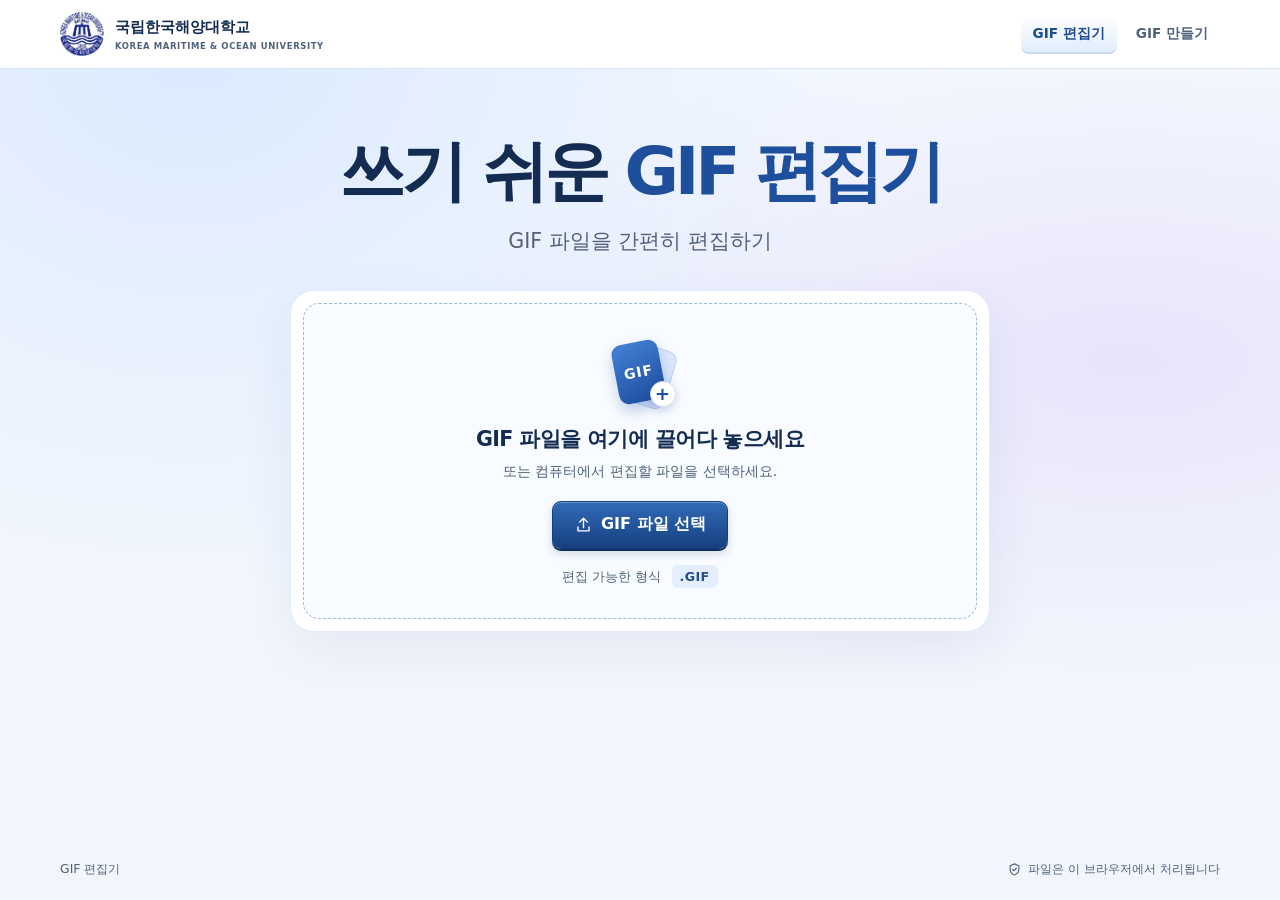
==== commit 0710b54e: "Replace stale files with the complete GIF editor site" ====
--- a/index.html
+++ b/index.html
@@ -5,15 +5,15 @@
   <meta name="viewport" content="width=device-width, initial-scale=1">
   <meta name="description" content="브라우저에서 GIF를 편집하고 변환하세요.">
   <title>쓰기 쉬운 GIF 편집기</title>
-  <link rel="icon" href="assets/kmou-logo.png">
-  <link rel="stylesheet" href="css/shared.css">
-  <link rel="stylesheet" href="css/edit.css">
+  <link rel="icon" href="kmou-logo.png">
+  <link rel="stylesheet" href="shared.css">
+  <link rel="stylesheet" href="edit.css">
 </head>
 <body>
   <header class="site-header">
     <div class="header-inner">
       <a class="identity" href="https://www.kmou.ac.kr/" target="_blank" rel="noopener noreferrer" aria-label="국립한국해양대학교">
-        <img src="assets/kmou-logo.png" width="44" height="44" alt="">
+        <img src="kmou-logo.png" width="44" height="44" alt="">
         <span>국립한국해양대학교<small>KOREA MARITIME &amp; OCEAN UNIVERSITY</small></span>
       </a>
       <nav aria-label="주 메뉴">
@@ -105,6 +105,6 @@
       </div>
     </form>
   </dialog>
-  <script type="module" src="js/editor.js"></script>
+  <script type="module" src="editor.js"></script>
 </body>
 </html>
--- a/shared.css
+++ b/shared.css
@@ -0,0 +1,118 @@
+:root {
+  color-scheme: light;
+  --ink: #142c51;
+  --muted: #50627c;
+  --blue: #1d4f9d;
+  --pale: #edf4ff;
+  --line: #d8e5f4;
+  --paper: #fff;
+  --surface: #f2f6fc;
+  --shadow: 0 19px 54px #183d7a12;
+  font-family: "Pretendard", "Noto Sans KR", "Malgun Gothic", system-ui, sans-serif;
+}
+* { box-sizing: border-box; }
+[hidden] { display: none !important; }
+body { margin: 0; color: var(--ink); background: var(--surface); min-height: 100vh; display: flex; flex-direction: column; }
+button, input, select { font: inherit; }
+button { cursor: pointer; }
+button:disabled { opacity: .55; cursor: not-allowed; }
+a { color: inherit; }
+:focus-visible { outline: 3px solid #bf5a0c; outline-offset: 3px; }
+.site-header { flex-shrink: 0; background: #fff; border-bottom: 1px solid var(--line); }
+.header-inner, .site-footer { width: min(1160px, calc(100% - 48px)); margin: auto; display: flex; align-items: center; justify-content: space-between; gap: 20px; }
+.header-inner { min-height: 68px; }
+.identity { display: inline-flex; align-items: center; gap: 11px; text-decoration: none; font-weight: 800; font-size: .93rem; }
+.identity img { object-fit: contain; }
+.identity small { display: block; font-size: .53rem; letter-spacing: .07em; color: var(--muted); margin-top: 4px; }
+.site-header nav { display: flex; gap: 7px; align-items: center; }
+.site-header nav a { text-decoration: none; border-radius: 8px; padding: 9px 12px; color: var(--muted); font-weight: 720; font-size: .85rem; white-space: nowrap; }
+.site-header nav a:hover, .site-header nav .current { background: var(--pale); color: #1c4d91; }
+.hero { text-align: center; margin-bottom: 35px; }
+.hero h1 { margin: 0; font-size: clamp(2rem, 6.6vw, 4.15rem); line-height: 1.2; font-weight: 850; letter-spacing: -.063em; }
+.hero em { color: var(--blue); font-style: normal; }
+.hero p { margin: 15px 0 0; font-size: clamp(1rem, 2.1vw, 1.29rem); color: var(--muted); }
+.upload-card { max-width: 700px; margin: auto; padding: 12px; background: #fff; border: 1px solid #e3ecfa; border-radius: 24px; box-shadow: var(--shadow); }
+.dropzone { text-align: center; padding: 31px 16px 26px; min-height: 316px; border: 1.5px dashed #9eb9e1; border-radius: 16px; background: #f8fbff; transition: background .18s, border-color .18s; }
+.dropzone.dragover { background: #e2eeff; border-color: var(--blue); }
+.primary, .solid-btn, .secondary, .ghost-btn, .icon-button {
+  display: inline-flex; align-items: center; justify-content: center; gap: 8px; min-height: 42px;
+  border: 1px solid transparent; border-radius: 9px; padding: 8px 16px; font-weight: 760; text-decoration: none;
+}
+.primary, .solid-btn { background: #204f99; color: #fff; box-shadow: 0 3px 8px #113d7425; }
+:is(.primary, .solid-btn):hover:not(:disabled) { background: #163d7e; }
+.secondary, .ghost-btn, .icon-button { color: var(--ink); background: #fff; border-color: var(--line); }
+:is(.secondary, .ghost-btn, .icon-button):hover:not(:disabled) { background: var(--pale); }
+.site-footer { min-height: 62px; color: var(--muted); font-size: .78rem; }
+.site-footer > span:last-child { display: inline-flex; align-items: center; gap: 6px; }
+.site-footer svg { width: 15px; height: 15px; }
+
+.segmented {
+  display: flex;
+  align-items: center;
+  gap: 4px;
+  padding: 4px;
+  border: 1px solid var(--line);
+  border-radius: 11px;
+  background: #e8f0fc;
+}
+.segmented button {
+  flex: 1;
+  min-width: 0;
+  border: 1px solid transparent;
+  border-radius: 7px;
+  padding: 5px 8px;
+  color: var(--muted);
+  background: transparent;
+  font-size: .84rem;
+  font-weight: 760;
+}
+.segmented button:is(:hover, [aria-pressed="true"], [aria-selected="true"]) { background: #f8fbff; color: var(--blue); }
+.segmented button:is([aria-pressed="true"], [aria-selected="true"]) { border-color: var(--line); box-shadow: 0 1px 4px #183d7a15; }
+@media (max-width: 470px) {
+  .header-inner, .site-footer { width: calc(100% - 24px); }
+  .identity { gap: 6px; font-size: .75rem; }
+  .identity img { width: 32px; height: 32px; }
+  .identity small { display: none; }
+  .header-inner { gap: 8px; }
+  .site-header nav { gap: 0; }
+  .site-header nav a { padding: 8px 6px; font-size: .72rem; }
+}
+@media (max-width: 315px) {
+  .identity span { display: none; }
+}
+
+body:has(main > #editor:not([hidden])) {
+  height: 100dvh;
+  min-height: 0;
+  overflow: hidden;
+}
+body:has(main > #editor:not([hidden])) .site-footer { display: none; }
+body:has(main > #editor:not([hidden])) .header-inner { min-height: 56px; }
+
+body:has(main > #editor[hidden]) {
+  background: radial-gradient(ellipse at 15% 6%, #dbeaff 0, transparent 46%),
+    radial-gradient(ellipse at 88% 40%, #e8e5fb 0, transparent 45%),
+    linear-gradient(180deg, #f5f9ff, var(--surface));
+}
+
+:is(.primary, .solid-btn) {
+  background: linear-gradient(180deg, #316bb6, #173f80);
+  border-color: #173e7d;
+  box-shadow: inset 0 1px #ffffff45, 0 2px 0 #102e60, 0 5px 9px #163d702c;
+}
+:is(.primary, .solid-btn):hover:not(:disabled) { background: linear-gradient(180deg, #3978c5, #1a488f); }
+:is(.secondary, .ghost-btn, .icon-button, .tool-button, .pen-btn) {
+  background: linear-gradient(180deg, #fff, #eaf1fb);
+  border-color: #b8cce6;
+  box-shadow: inset 0 1px #fff, 0 2px 0 #c4d4e9;
+}
+:is(.secondary, .ghost-btn, .icon-button):hover:not(:disabled) { background: linear-gradient(180deg, #fff, #dceaff); }
+.site-header nav a.current,
+.segmented button:is([aria-pressed="true"], [aria-selected="true"]) {
+  background: linear-gradient(180deg, #fff, #e0ecfd);
+  box-shadow: inset 0 1px #fff, 0 2px 0 #c8d9f0;
+}
+:is(.primary, .solid-btn, .secondary, .ghost-btn, .icon-button, .tool-button, .pen-btn, .segmented button):active:not(:disabled) {
+  transform: translateY(1px);
+  box-shadow: inset 0 2px 4px #15396426;
+}
--- a/edit.css
+++ b/edit.css
@@ -0,0 +1,162 @@
+main { flex: 1; }
+.home {
+  padding: clamp(46px, 7vh, 84px) 24px clamp(56px, 9vh, 98px);
+  min-height: 100%;
+}
+.file-art { display: block; width: 87px; height: 80px; position: relative; margin: 0 auto 10px; }
+.file-front, .file-back { width: 47px; height: 60px; position: absolute; left: 18px; top: 7px; border-radius: 10px; }
+.file-back { transform: rotate(17deg) translate(10px, 1px); background: #dce8ff; border: 1px solid #bccff0; }
+.file-front { transform: rotate(-11deg); background: linear-gradient(160deg, #4481d7, #1c4b9a); color: #fff; display: grid; place-items: center; box-shadow: 0 7px 14px #265ca849; font-size: .88rem; letter-spacing: .07em; font-weight: 900; }
+.file-plus { position: absolute; display: grid; place-items: center; width: 26px; height: 26px; top: 46px; left: 53px; background: white; color: var(--blue); box-shadow: 0 3px 9px #173c7b28; border: 1px solid var(--line); border-radius: 50%; font-size: 1.15rem; font-weight: 700; }
+.dropzone h2 { margin: 0; font-size: clamp(1.03rem, 3vw, 1.29rem); letter-spacing: -.03em; }
+.dropzone p { margin: 9px 0 20px; color: var(--muted); font-size: .9rem; }
+.format-note { font-size: .79rem; color: var(--muted); margin: 16px 0 0; }
+.format-note strong, .badge { display: inline-block; color: #244d89; background: #e5eeff; border-radius: 6px; padding: 4px 8px; font-weight: 800; }
+.format-note strong { margin-left: 6px; letter-spacing: .03em; }
+.dropzone .upload-status { color: #235794; margin: 13px 0 0; }
+.dropzone .error, .edit-status.error, #save-status { color: #962d27; }
+.choose { min-height: 48px; padding-inline: 21px; }
+[data-icon] { display: inline-flex; flex-shrink: 0; }
+svg { width: 19px; height: 19px; }
+.editor { width: min(1160px, calc(100% - 48px)); margin: 32px auto 48px; }
+.workspace-head, .workspace-name { display: flex; align-items: center; gap: 13px; }
+.workspace-head { justify-content: space-between; margin-bottom: 20px; }
+.workspace-name { min-width: 0; }
+.workspace-actions { display: flex; flex-shrink: 0; gap: 6px; }
+.history-action { padding-inline: 9px; }
+.workspace-head button { flex-shrink: 0; }
+.workspace-head h1 { font-size: clamp(1rem, 3vw, 1.45rem); margin: 0; overflow: hidden; text-overflow: ellipsis; white-space: nowrap; }
+.workspace { display: grid; grid-template-columns: minmax(0, 1.5fr) minmax(0, 1fr); gap: 20px; align-items: start; }
+.previews { display: grid; gap: 16px; min-width: 0; }
+.card, dialog { background: var(--paper); border: 1px solid var(--line); border-radius: 16px; box-shadow: 0 9px 28px #163e7310; overflow: hidden; }
+.card-head { display: flex; align-items: center; gap: 9px; min-height: 57px; padding: 11px 16px; border-bottom: 1px solid var(--line); }
+.card-head:has([aria-expanded="false"]) { border-bottom: 0; }
+.card-head h2 { font-size: 1.04rem; margin: 0; }
+.badge { font-size: .73rem; margin-left: auto; white-space: nowrap; }
+.icon-button { min-height: 35px; padding: 6px; }
+.collapse[aria-expanded="false"] svg { transform: rotate(-90deg); }
+.media-stage { margin: 14px 14px 0; min-height: 190px; display: grid; place-items: center; border: 1px solid var(--line); border-radius: 10px; overflow: hidden; background-color: #f5f8fd; background-image: conic-gradient(#e6edf7 25%, transparent 0 50%, #e6edf7 0 75%, transparent 0); background-size: 20px 20px; }
+.media-stage img, .media-stage video { display: block; max-width: 100%; max-height: 430px; object-fit: contain; }
+.meta { display: grid; grid-template-columns: repeat(auto-fit, minmax(90px, 1fr)); gap: 10px; padding: 14px; margin: 0; }
+.meta dt { font-size: .74rem; color: var(--muted); margin-bottom: 4px; }
+.meta dd { font-size: .88rem; margin: 0; font-weight: 760; }
+.result-actions { padding: 0 14px 14px; display: flex; justify-content: flex-end; }
+.tools-heading-icon { color: var(--blue); }
+.tool-grid { display: grid; grid-template-columns: repeat(3, minmax(0, 1fr)); gap: 9px; padding: 14px; }
+.tool-button { display: grid; place-items: center; align-content: center; gap: 7px; min-height: 83px; padding: 8px 4px; border: 1px solid #b8cce6; border-radius: 10px; color: var(--ink); background: linear-gradient(180deg, #fff, #eaf1fb); font-weight: 780; font-size: .76rem; }
+.tool-button svg { width: 23px; height: 23px; color: var(--blue); }
+.tool-button:hover { border-color: #7598c9; background: linear-gradient(180deg, #fff, #dceaff); }
+.tool-form, .dialog-body { display: grid; gap: 15px; padding: 16px; }
+.tool-form p { margin: 0; color: var(--muted); line-height: 1.55; font-size: .9rem; }
+.field { display: grid; gap: 7px; font-size: .88rem; font-weight: 720; }
+.field span:first-child { display: flex; justify-content: space-between; gap: 8px; }
+input[type=range] { width: 100%; accent-color: var(--blue); margin: 2px 0; }
+input[type=number], input[type=text], select { width: 100%; height: 41px; padding: 7px 10px; border: 1px solid #b7c9e1; border-radius: 8px; background: #fff; color: var(--ink); }
+input[type=checkbox] { accent-color: var(--blue); }
+input[type=color] { width: 60px; height: 36px; background: #fff; border: 1px solid #b7c9e1; border-radius: 8px; }
+.lock-row { display: flex; align-items: center; gap: 9px; font-size: .82rem; color: var(--muted); }
+.lock-row button[aria-pressed=true] { color: var(--blue); background: var(--pale); }
+.action-row { display: flex; gap: 8px; justify-content: flex-end; border-top: 1px solid var(--line); padding-top: 13px; }
+.edit-status { padding: 0 16px 14px; color: #235794; margin: 0; font-size: .87rem; line-height: 1.5; }
+dialog { width: min(440px, calc(100% - 30px)); padding: 0; color: var(--ink); }
+dialog::backdrop { background: #12243a80; }
+.dialog-body p { margin: 0; color: var(--muted); font-size: .87rem; line-height: 1.5; }
+@media (max-width: 470px) {
+  .editor { width: calc(100% - 24px); }
+  .home { padding-inline: 12px; }
+  .upload-card { padding: 8px; }
+  .site-footer { font-size: .71rem; }
+}
+@media (prefers-reduced-motion: reduce) { * { transition: none !important; } }
+
+.draft-card { border-color: #9eb9e1; }
+.draft-status { color: #235794; margin: 0; padding: 14px; font-size: .87rem; line-height: 1.5; }
+.draft-status.error { color: #962d27; }
+
+body:has(.editor:not([hidden])) main { min-height: 0; display: flex; }
+.editor {
+  display: grid;
+  grid-template-rows: auto minmax(0, 1fr);
+  gap: 9px;
+  min-height: 0;
+  margin-block: 10px;
+}
+.workspace-head { margin: 0; }
+.workspace { min-height: 0; gap: 12px; align-items: stretch; }
+.previews { min-height: 0; grid-template-rows: auto minmax(0, 1fr); gap: 6px; }
+.previews > .preview-card {
+  min-height: 0;
+  display: flex;
+  flex-direction: column;
+}
+.previews[data-view="original"] > :is(#draft, #result),
+.previews[data-view="draft"] > :is(#original, #result),
+.previews[data-view="result"] > :is(#original, #draft) { display: none; }
+.preview-card > .card-head { min-height: 42px; padding: 4px 10px; flex-shrink: 0; }
+.preview-card > div {
+  display: flex;
+  flex-direction: column;
+  flex: 1;
+  min-height: 0;
+}
+.media-stage {
+  margin: 6px 8px 0;
+  min-height: 0;
+  flex: 1;
+  display: flex;
+  align-items: center;
+  justify-content: center;
+}
+.media-stage img, .media-stage video { max-height: 100%; min-width: 0; }
+.meta { display: flex; flex-wrap: wrap; gap: 4px clamp(9px, 2vw, 22px); padding: 7px 9px; }
+.meta dt { font-size: .68rem; margin: 0; }
+.meta dd { font-size: .78rem; }
+.draft-status { padding: 6px 9px; }
+.result-actions { padding: 0 8px 8px; }
+.result-actions .secondary { min-height: 32px; padding-block: 4px; font-size: .8rem; }
+.tools-card { min-height: 0; align-self: start; max-height: 100%; display: flex; flex-direction: column; }
+.tools-card .card-head { min-height: 43px; flex-shrink: 0; padding: 6px 11px; }
+#tools { min-height: 0; display: flex; flex-direction: column; }
+.tool-grid { gap: 7px; padding: 8px; overflow: auto; }
+.tool-button { min-height: 65px; }
+.tool-form {
+  min-height: 0;
+  display: flex;
+  flex-direction: column;
+  gap: 0;
+  padding: 0;
+}
+.tool-fields { display: flex; flex-direction: column; gap: 8px; padding: 9px 11px; min-height: 0; overflow: auto; }
+.tool-fields > * { flex-shrink: 0; }
+.tool-fields .field { gap: 3px; }
+.tool-fields select, .tool-fields input[type="number"] { height: 34px; }
+.tool-form .action-row { flex-shrink: 0; padding: 6px 10px; }
+.tool-form .action-row button { min-height: 34px; padding-block: 5px; }
+.edit-status { padding: 5px 10px; }
+@media (max-width: 690px) and (orientation: portrait), (max-width: 540px) {
+  .workspace { grid-template-columns: minmax(0, 1fr); grid-template-rows: minmax(0, 1fr) minmax(0, min(47dvh, 290px)); gap: 6px; }
+  .editor { margin-block: 6px; gap: 6px; }
+  .workspace-head button { min-height: 34px; padding: 4px 9px; font-size: .83rem; }
+  .tools-card { max-height: 100%; }
+  .tool-grid { grid-template-columns: repeat(3, minmax(0, 1fr)); }
+  .tool-button { min-height: 49px; gap: 3px; padding: 3px; }
+  .tool-button svg { width: 18px; height: 18px; }
+}
+
+@media (max-width: 800px) {
+  .history-action .history-label { display: none; }
+  .workspace-head, .workspace-name { gap: 6px; }
+}
+
+@media (min-width: 900px) { .tool-grid { grid-template-columns: repeat(5, minmax(0, 1fr)); } }
+.tool-fields textarea {
+  width: 100%;
+  padding: 8px 9px;
+  border: 1px solid #b7c9e1;
+  border-radius: 8px;
+  font: inherit;
+  color: var(--ink);
+  resize: vertical;
+}
+.subtitle-options, .time-fields { display: grid; grid-template-columns: 1fr 1fr; gap: 8px; }
+.subtitle-options input[type=color] { height: 34px; }
